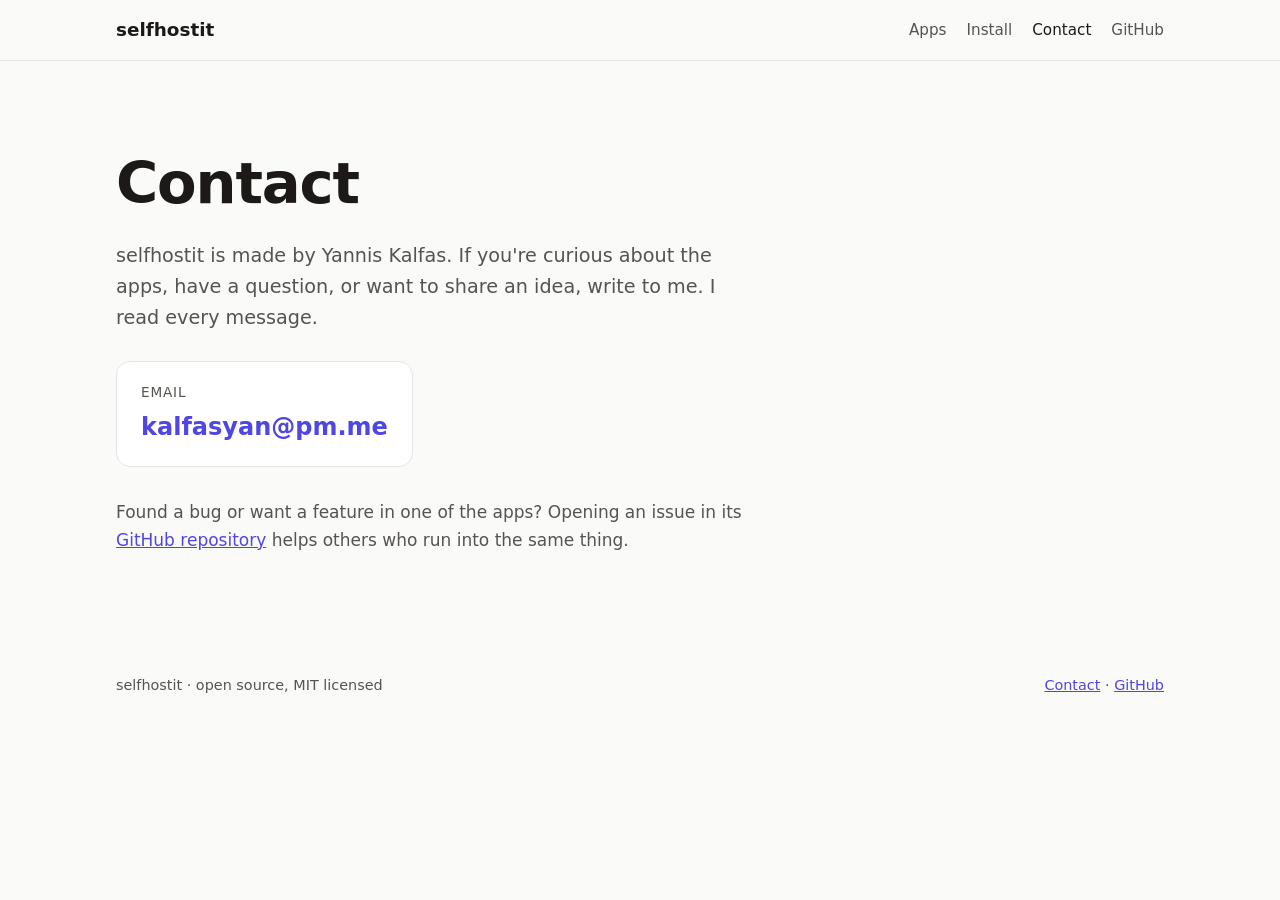
==== contact.html @ cc4270db "Add a contact page and drop the setup-help and custom-app offers" ====
<!doctype html>
<html lang="en">
<head>
<meta charset="utf-8">
<meta name="viewport" content="width=device-width, initial-scale=1">
<title>Contact · selfhostit</title>
<meta name="description" content="How to reach the person behind selfhostit.">
<link rel="canonical" href="https://selfhostit.org/contact.html">
<link rel="icon" href="img/plasto.svg" type="image/svg+xml">
<link rel="stylesheet" href="style.css">
</head>
<body>

<header class="top">
  <div class="wrap top-row">
    <a class="logo" href="./">selfhostit</a>
    <nav>
      <a href="./#apps">Apps</a>
      <a href="./#install">Install</a>
      <a href="contact.html" aria-current="page">Contact</a>
      <a href="https://github.com/selfhostit">GitHub</a>
    </nav>
  </div>
</header>

<main>
<section class="hero wrap">
  <h1>Contact</h1>
  <p class="lead">selfhostit is made by Yannis Kalfas. If you're curious about the apps, have a
    question, or want to share an idea, write to me. I read every message.</p>

  <div class="contact-card">
    <span class="label">Email</span>
    <a class="email" href="mailto:kalfasyan@pm.me">kalfasyan@pm.me</a>
  </div>

  <p class="sub">Found a bug or want a feature in one of the apps? Opening an issue in its
    <a href="https://github.com/selfhostit">GitHub repository</a> helps others who run into the same thing.</p>
</section>
</main>

<footer class="wrap foot">
  <span>selfhostit · open source, MIT licensed</span>
  <span><a href="contact.html">Contact</a> · <a href="https://github.com/selfhostit">GitHub</a></span>
</footer>
</body>
</html>
---- style.css ----
:root {
  --bg: #fafaf9;
  --surface: #ffffff;
  --band: #f1f0ee;
  --text: #1c1917;
  --muted: #57534e;
  --line: #e7e5e4;
  --brand: #4f46e5;
  --brand-hover: #4338ca;
  --on-brand: #ffffff;
  --code-bg: #1c1917;
  --code-text: #f5f5f4;
  --radius: 14px;
  color-scheme: light dark;
}

@media (prefers-color-scheme: dark) {
  :root {
    --bg: #121110;
    --surface: #1c1a19;
    --band: #181716;
    --text: #f5f5f4;
    --muted: #a8a29e;
    --line: #2e2b29;
    --brand: #818cf8;
    --brand-hover: #a5b4fc;
    --on-brand: #121110;
    --code-bg: #0a0a09;
  }
}

* { box-sizing: border-box; }

body {
  margin: 0;
  background: var(--bg);
  color: var(--text);
  font: 17px/1.6 system-ui, -apple-system, "Segoe UI", Roboto, sans-serif;
}

a { color: var(--brand); }
a:hover { color: var(--brand-hover); }

.wrap { max-width: 1080px; margin: 0 auto; padding-inline: 16px; }

h1, h2, h3 { line-height: 1.2; margin: 0 0 .4em; }
h1 { font-size: clamp(2.2rem, 6vw, 3.6rem); letter-spacing: -.02em; }
h2 { font-size: clamp(1.6rem, 4vw, 2.2rem); letter-spacing: -.01em; }
h3 { font-size: 1.2rem; }

section { padding: 64px 0; }
.band { background: var(--band); border-block: 1px solid var(--line); }
.sub { color: var(--muted); max-width: 640px; margin: 0 0 32px; }

/* header */
.top { border-bottom: 1px solid var(--line); background: var(--bg); position: sticky; top: 0; z-index: 1; }
.top-row { display: flex; align-items: center; justify-content: space-between; height: 60px; gap: 16px; }
.logo { font-weight: 700; font-size: 1.15rem; color: var(--text); text-decoration: none; }
nav { display: flex; gap: 20px; }
nav a { color: var(--muted); text-decoration: none; font-size: .95rem; }
nav a:hover { color: var(--text); }

/* hero */
.hero { padding-block: 88px 56px; }
.lead { font-size: 1.2rem; color: var(--muted); max-width: 620px; margin: 0 0 28px; }
.actions { display: flex; flex-wrap: wrap; gap: 12px; }
.points { list-style: none; padding: 0; margin: 36px 0 0; display: flex; flex-wrap: wrap; gap: 8px 24px; color: var(--muted); font-size: .95rem; }
.points li::before { content: "✓ "; color: var(--brand); font-weight: 700; }

/* buttons */
.btn {
  display: inline-block;
  padding: 11px 20px;
  border-radius: 10px;
  border: 1px solid var(--line);
  background: var(--surface);
  color: var(--text);
  text-decoration: none;
  font-weight: 600;
  font-size: .95rem;
}
.btn:hover { border-color: var(--muted); color: var(--text); }
.btn.primary { background: var(--brand); border-color: var(--brand); color: var(--on-brand); }
.btn.primary:hover { background: var(--brand-hover); border-color: var(--brand-hover); color: var(--on-brand); }
.btn.small { padding: 7px 14px; font-size: .9rem; }

/* app menu */
.apps { display: grid; grid-template-columns: repeat(auto-fill, minmax(240px, 1fr)); gap: 20px; }
.app {
  display: flex; flex-direction: column;
  background: var(--surface);
  border: 1px solid var(--line);
  border-radius: var(--radius);
  padding: 20px;
}
.app-head { display: flex; gap: 14px; align-items: flex-start; }
.app-head p { margin: 0; color: var(--muted); font-size: .95rem; line-height: 1.45; }
.icon { width: 52px; height: 52px; border-radius: 12px; object-fit: contain; flex: none; }
.icon.wide { object-fit: contain; }
.icon.big { width: 88px; height: 88px; border-radius: 20px; }
.shot {
  width: 100%;
  aspect-ratio: 4 / 5;
  object-fit: cover;
  object-position: top;
  border-radius: 10px;
  border: 1px solid var(--line);
  margin: 18px 0 4px;
}
.app ul { padding-left: 1.1em; margin: 14px 0 18px; font-size: .92rem; color: var(--muted); }
.app-links { margin-top: auto; display: flex; gap: 8px; }
.tag {
  font-size: .7rem; font-weight: 600; vertical-align: middle; white-space: nowrap;
  padding: 2px 8px; border-radius: 99px;
  background: var(--band); border: 1px solid var(--line); color: var(--muted);
}

/* install */
.code {
  display: flex; align-items: center; gap: 12px;
  background: var(--code-bg); color: var(--code-text);
  border-radius: var(--radius);
  padding: 14px 14px 14px 20px;
  max-width: 820px;
}
.code code { flex: 1; overflow-x: auto; white-space: nowrap; font: 14px/1.5 ui-monospace, Menlo, Consolas, monospace; }
.copy {
  flex: none; cursor: pointer;
  background: transparent; color: var(--code-text);
  border: 1px solid #57534e; border-radius: 8px;
  padding: 6px 12px; font: inherit; font-size: .85rem;
}
.copy:hover { border-color: var(--code-text); }
.steps { margin: 28px 0 0; padding-left: 1.3em; display: grid; gap: 6px; }
.guides { margin: 24px 0 0; color: var(--muted); font-size: .95rem; }

/* plasto */
.build { display: flex; gap: 28px; align-items: center; }
.build p { margin: 0; color: var(--muted); max-width: 680px; }

/* footer */
.foot { display: flex; flex-wrap: wrap; justify-content: space-between; gap: 8px; padding-block: 32px; color: var(--muted); font-size: .9rem; }

@media (max-width: 600px) {
  nav { gap: 14px; }
  nav a:last-child { display: none; }
  section { padding: 48px 0; }
  .hero { padding-top: 56px; }
  .build { flex-direction: column; align-items: flex-start; }
}

/* contact */
.contact-card {
  display: inline-flex; flex-direction: column; gap: 4px;
  background: var(--surface); border: 1px solid var(--line); border-radius: var(--radius);
  padding: 20px 24px; margin-bottom: 32px; max-width: 100%;
}
.contact-card .label { color: var(--muted); font-size: .85rem; text-transform: uppercase; letter-spacing: .06em; }
.contact-card .email { font-size: clamp(1.2rem, 5vw, 1.5rem); font-weight: 600; text-decoration: none; overflow-wrap: anywhere; }
nav a[aria-current="page"] { color: var(--text); }
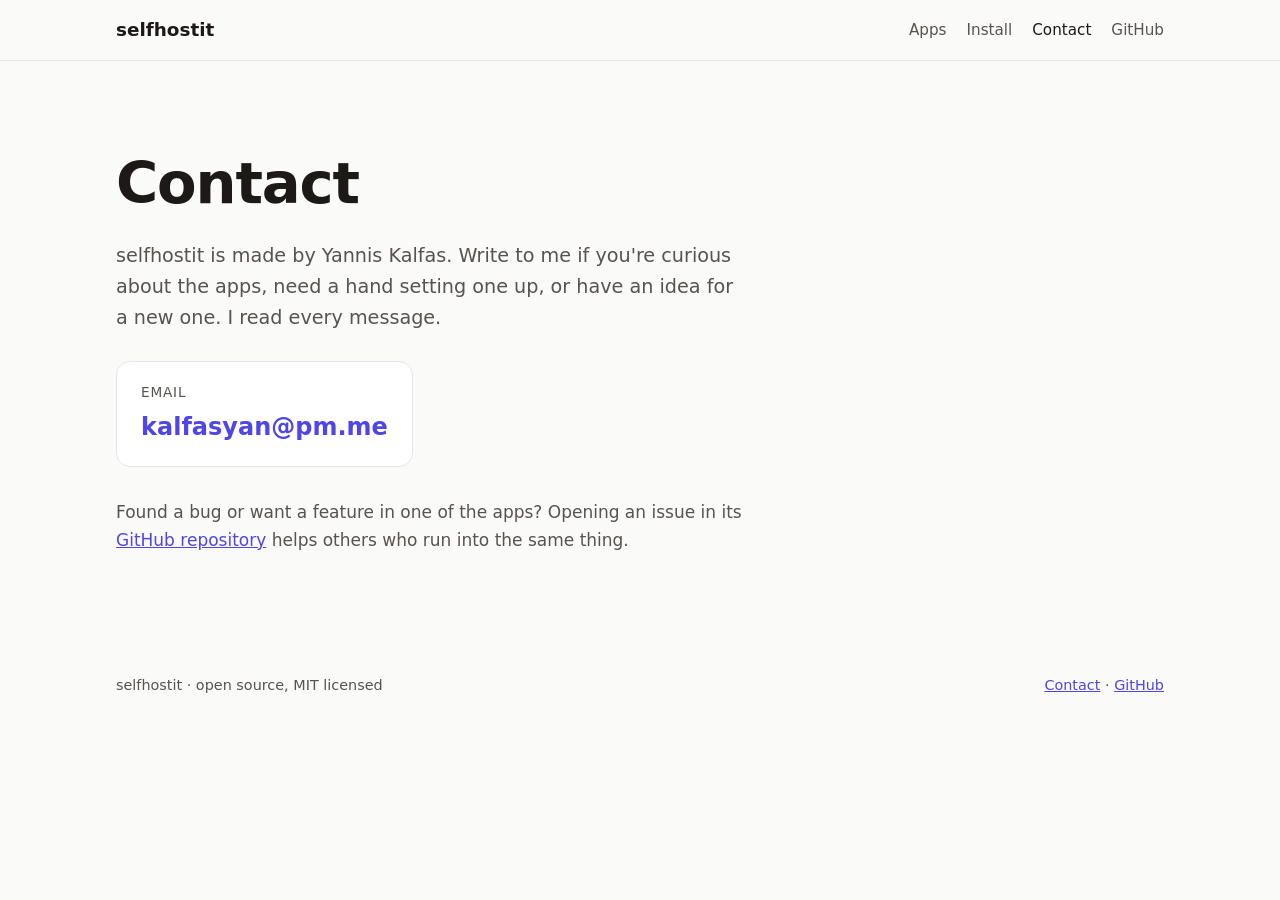
==== commit 62cdf140: "Bring back setup help and app ideas, as open invitations without prices" ====
--- a/contact.html
+++ b/contact.html
@@ -26,8 +26,8 @@
 <main>
 <section class="hero wrap">
   <h1>Contact</h1>
-  <p class="lead">selfhostit is made by Yannis Kalfas. If you're curious about the apps, have a
-    question, or want to share an idea, write to me. I read every message.</p>
+  <p class="lead">selfhostit is made by Yannis Kalfas. Write to me if you're curious about the
+    apps, need a hand setting one up, or have an idea for a new one. I read every message.</p>
 
   <div class="contact-card">
     <span class="label">Email</span>
--- a/style.css
+++ b/style.css
@@ -158,3 +158,8 @@
 .contact-card .label { color: var(--muted); font-size: .85rem; text-transform: uppercase; letter-spacing: .06em; }
 .contact-card .email { font-size: clamp(1.2rem, 5vw, 1.5rem); font-weight: 600; text-decoration: none; overflow-wrap: anywhere; }
 nav a[aria-current="page"] { color: var(--text); }
+
+/* contact section on the home page */
+.offers { display: grid; grid-template-columns: repeat(auto-fit, minmax(280px, 1fr)); gap: 20px; margin-bottom: 32px; }
+.offer { background: var(--surface); border: 1px solid var(--line); border-radius: var(--radius); padding: 24px; }
+.offer p { margin: 0; color: var(--muted); }
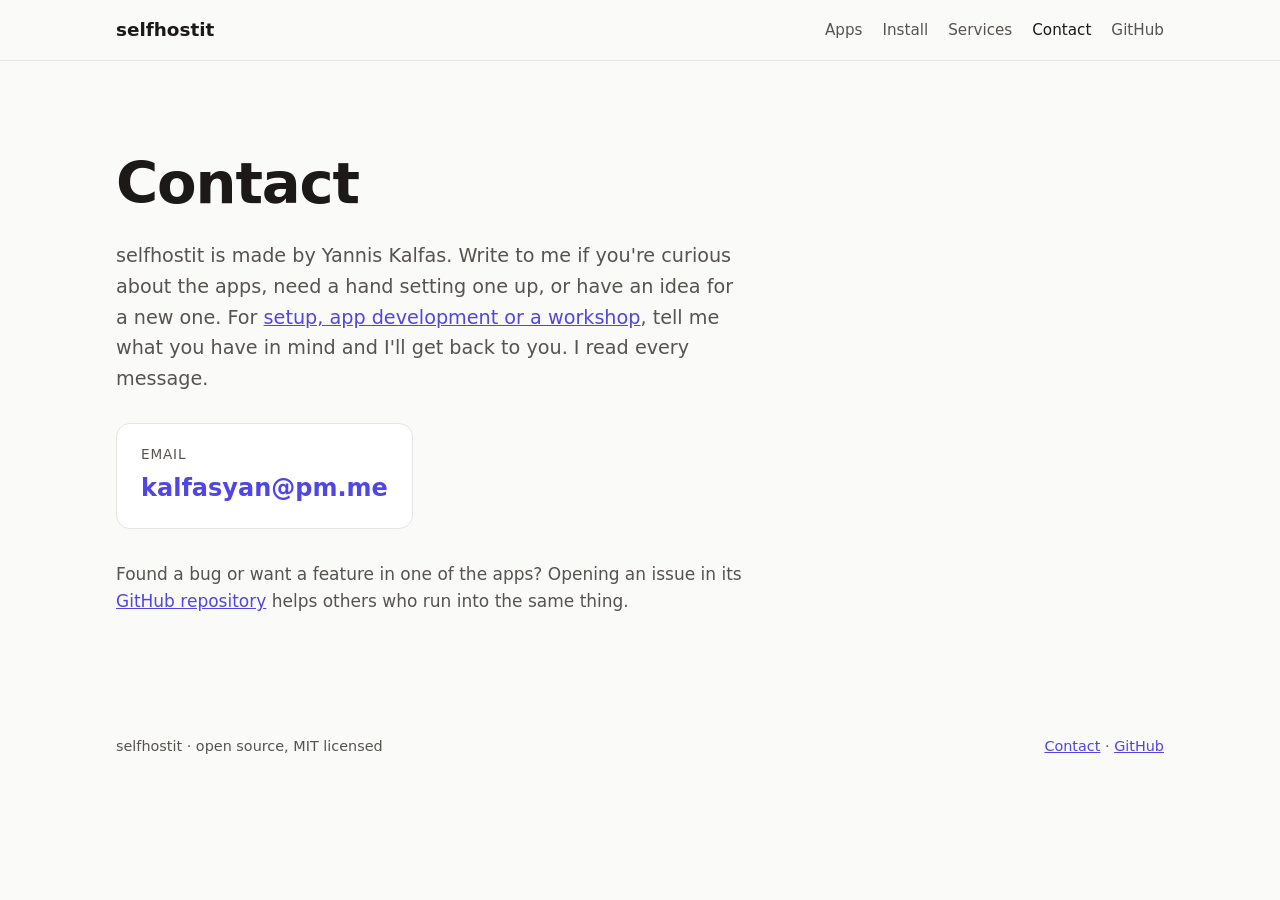
==== commit 40269174: "List services: setup, app development, consulting and workshops" ====
--- a/contact.html
+++ b/contact.html
@@ -17,6 +17,7 @@
     <nav>
       <a href="./#apps">Apps</a>
       <a href="./#install">Install</a>
+      <a href="./#services">Services</a>
       <a href="contact.html" aria-current="page">Contact</a>
       <a href="https://github.com/selfhostit">GitHub</a>
     </nav>
@@ -27,7 +28,9 @@
 <section class="hero wrap">
   <h1>Contact</h1>
   <p class="lead">selfhostit is made by Yannis Kalfas. Write to me if you're curious about the
-    apps, need a hand setting one up, or have an idea for a new one. I read every message.</p>
+    apps, need a hand setting one up, or have an idea for a new one. For
+    <a href="./#services">setup, app development or a workshop</a>, tell me what you have in mind
+    and I'll get back to you. I read every message.</p>
 
   <div class="contact-card">
     <span class="label">Email</span>
--- a/style.css
+++ b/style.css
@@ -142,7 +142,8 @@
 .foot { display: flex; flex-wrap: wrap; justify-content: space-between; gap: 8px; padding-block: 32px; color: var(--muted); font-size: .9rem; }
 
 @media (max-width: 600px) {
-  nav { gap: 14px; }
+  nav { gap: 12px; }
+  nav a { font-size: .9rem; }
   nav a:last-child { display: none; }
   section { padding: 48px 0; }
   .hero { padding-top: 56px; }
@@ -163,3 +164,7 @@
 .offers { display: grid; grid-template-columns: repeat(auto-fit, minmax(280px, 1fr)); gap: 20px; margin-bottom: 32px; }
 .offer { background: var(--surface); border: 1px solid var(--line); border-radius: var(--radius); padding: 24px; }
 .offer p { margin: 0; color: var(--muted); }
+
+@media (max-width: 380px) {
+  nav a[href$="#install"] { display: none; }
+}
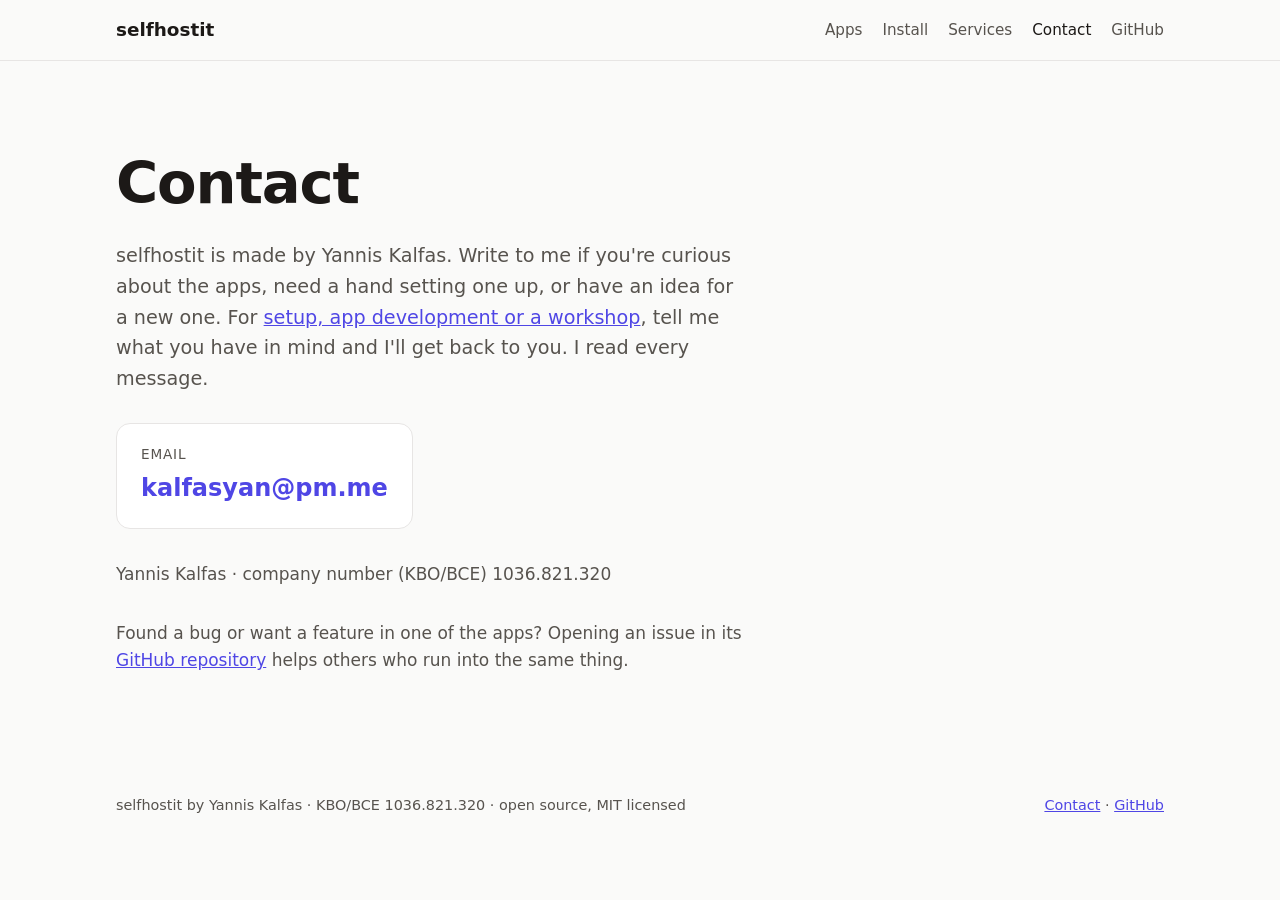
==== commit d36896cf: "Show name and company number in the footer and on the contact page" ====
--- a/contact.html
+++ b/contact.html
@@ -37,13 +37,15 @@
     <a class="email" href="mailto:kalfasyan@pm.me">kalfasyan@pm.me</a>
   </div>
 
+  <p class="sub">Yannis Kalfas · company number (KBO/BCE) 1036.821.320</p>
+
   <p class="sub">Found a bug or want a feature in one of the apps? Opening an issue in its
     <a href="https://github.com/selfhostit">GitHub repository</a> helps others who run into the same thing.</p>
 </section>
 </main>
 
 <footer class="wrap foot">
-  <span>selfhostit · open source, MIT licensed</span>
+  <span>selfhostit by Yannis Kalfas · KBO/BCE 1036.821.320 · open source, MIT licensed</span>
   <span><a href="contact.html">Contact</a> · <a href="https://github.com/selfhostit">GitHub</a></span>
 </footer>
 </body>
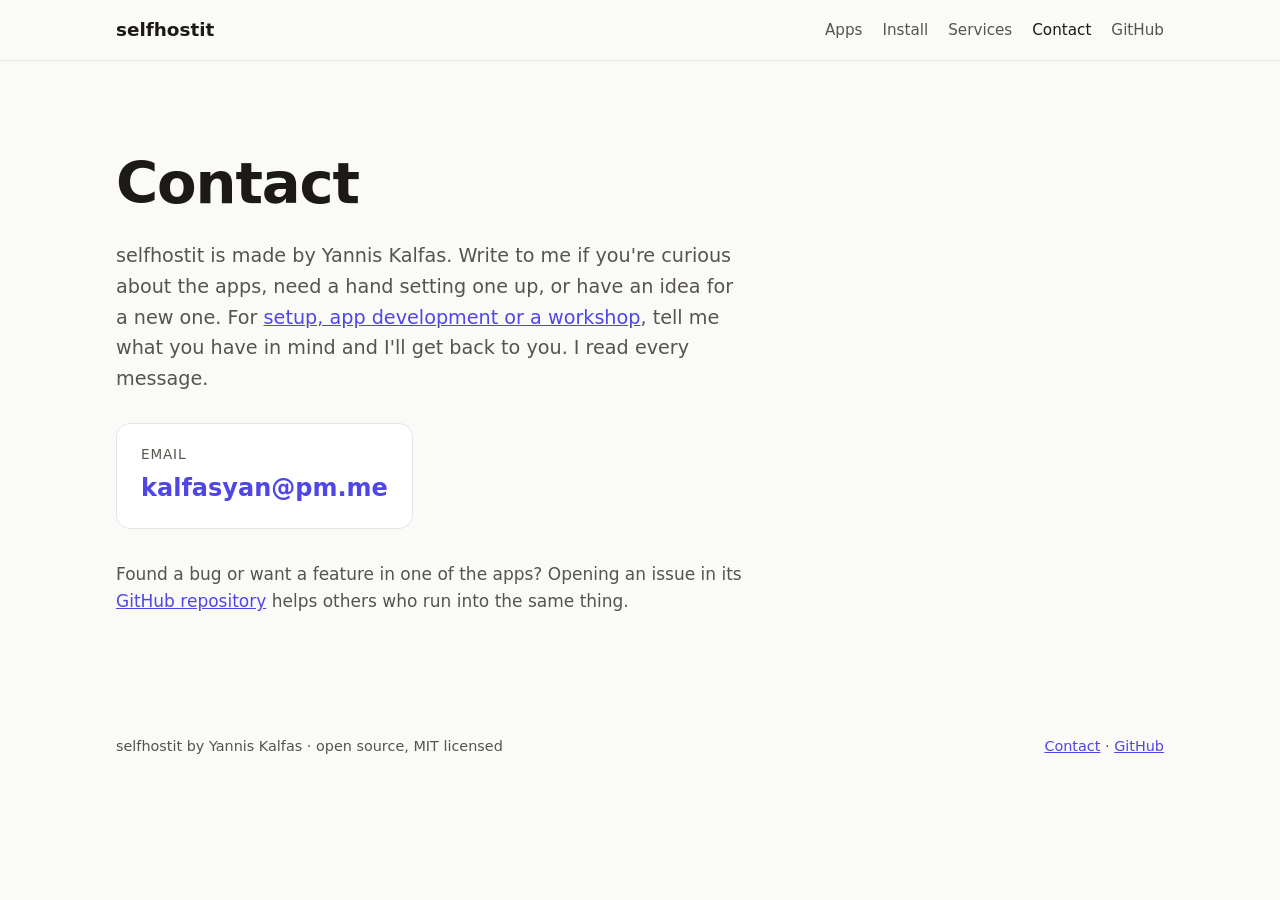
==== commit b1f7ef79: "Remove the company number from the footer and contact page Co-Authored-By: Claude Opus 5.5 <noreply@" ====
--- a/contact.html
+++ b/contact.html
@@ -37,15 +37,13 @@
     <a class="email" href="mailto:kalfasyan@pm.me">kalfasyan@pm.me</a>
   </div>
 
-  <p class="sub">Yannis Kalfas · company number (KBO/BCE) 1036.821.320</p>
-
   <p class="sub">Found a bug or want a feature in one of the apps? Opening an issue in its
     <a href="https://github.com/selfhostit">GitHub repository</a> helps others who run into the same thing.</p>
 </section>
 </main>
 
 <footer class="wrap foot">
-  <span>selfhostit by Yannis Kalfas · KBO/BCE 1036.821.320 · open source, MIT licensed</span>
+  <span>selfhostit by Yannis Kalfas · open source, MIT licensed</span>
   <span><a href="contact.html">Contact</a> · <a href="https://github.com/selfhostit">GitHub</a></span>
 </footer>
 </body>
--- a/style.css
+++ b/style.css
@@ -132,6 +132,7 @@
 }
 .copy:hover { border-color: var(--code-text); }
 .steps { margin: 28px 0 0; padding-left: 1.3em; display: grid; gap: 6px; }
+.steps code { white-space: nowrap; }
 .guides { margin: 24px 0 0; color: var(--muted); font-size: .95rem; }
 
 /* plasto */
@@ -145,6 +146,7 @@
   nav { gap: 12px; }
   nav a { font-size: .9rem; }
   nav a:last-child { display: none; }
+  nav a.wide { display: none; }
   section { padding: 48px 0; }
   .hero { padding-top: 56px; }
   .build { flex-direction: column; align-items: flex-start; }
